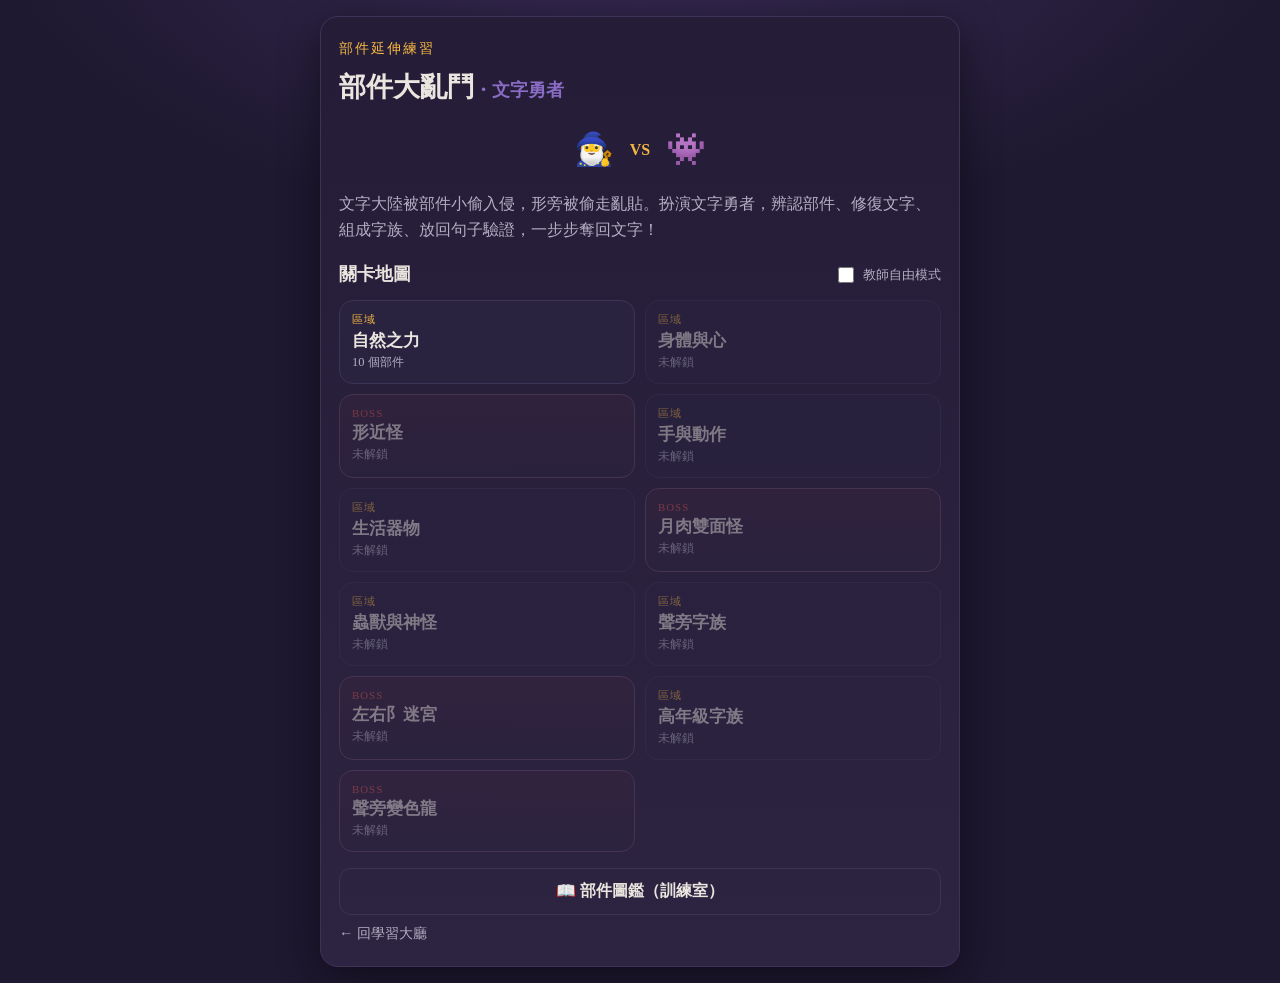
==== battle/index.html @ aa58e33b "Add files via upload" ====
<!DOCTYPE html>
<html lang="zh-Hant">
<head>
  <meta charset="UTF-8">
  <meta name="viewport" content="width=device-width, initial-scale=1.0">
  <title>部件大亂鬥・文字勇者</title>
  <link rel="stylesheet" href="style.css">
</head>
<body>
<main class="b-wrap">

  <!-- 首頁：關卡地圖 -->
  <section id="b-home" class="b-screen active">
    <div class="b-card">
      <p class="b-eyebrow">部件延伸練習</p>
      <h1 class="b-title">部件大亂鬥<span>・文字勇者</span></h1>
      <div class="b-scene-mini"><span>🧙‍♂️</span><span class="b-vs">VS</span><span>👾</span></div>
      <p id="b-intro" class="b-intro"></p>
      <div class="b-map-head">
        <h2 class="b-h2">關卡地圖</h2>
        <label class="b-teacher-toggle"><input type="checkbox" id="b-teacher"> 教師自由模式</label>
      </div>
      <div id="b-nodes" class="b-nodes"></div>
      <button id="b-atlas-btn" class="b-btn b-ghost b-block" type="button">📖 部件圖鑑（訓練室）</button>
      <a class="b-link" href="../hub.html">← 回學習大廳</a>
    </div>
  </section>

  <!-- 一般關卡 -->
  <section id="b-play" class="b-screen">
    <div class="b-card">
      <div class="b-play-head">
        <div><span id="b-play-title" class="b-level-title"></span><small id="b-play-sub" class="b-play-sub"></small></div>
        <button class="b-btn b-mini b-quit" type="button">中止</button>
      </div>
      <div id="b-scene" class="b-scene">
        <div class="b-actor hero"><span class="b-emoji">🧙‍♂️</span></div>
        <p id="b-task-progress" class="b-progress"></p>
        <div class="b-actor villain"><span class="b-emoji">👾</span></div>
      </div>
      <div id="b-task" class="b-task"></div>
    </div>
  </section>

  <!-- Boss 戰 -->
  <section id="b-boss" class="b-screen">
    <div class="b-card b-boss-card">
      <div class="b-play-head">
        <div><span id="b-boss-title" class="b-level-title"></span><small id="b-boss-desc" class="b-play-sub"></small></div>
        <button class="b-btn b-mini b-quit" type="button">中止</button>
      </div>
      <div class="b-boss-scene"><span class="b-boss-emoji">👾</span></div>
      <div class="b-bal"><div id="b-boss-bar-fill" class="b-boss-bar-fill"></div></div>
      <p id="b-boss-bar-text" class="b-bal-text"></p>
      <div id="b-boss-task" class="b-task"></div>
    </div>
  </section>

  <!-- 結算 -->
  <section id="b-result" class="b-screen">
    <div class="b-card b-center">
      <h1 id="b-result-title" class="b-title sm"></h1>
      <p id="b-result-detail" class="b-result-detail"></p>
      <div id="b-result-bars" class="b-result-bars"></div>
      <div id="b-result-note" class="b-result-note"></div>
      <button id="b-next-node" class="b-btn b-primary b-block" type="button">下一關 →</button>
      <button class="b-btn b-ghost b-block b-home-btn" type="button">回關卡地圖</button>
    </div>
  </section>

  <!-- 圖鑑 -->
  <section id="b-atlas" class="b-screen">
    <div class="b-card">
      <p class="b-eyebrow">部件圖鑑・訓練室</p>
      <h2 class="b-h2">部件的本形、變形、意義與例字</h2>
      <div id="b-atlas-content" class="b-atlas"></div>
      <button class="b-btn b-ghost b-block b-home-btn" type="button">← 回首頁</button>
    </div>
  </section>

</main>
<script src="component-data.js"></script>
<script src="question-data.js"></script>
<script src="script.js"></script>
</body>
</html>
---- battle/style.css ----
:root{
  --ink:#eae6df; --dim:#b3aec4; --bg:#1e1830; --bg2:#251d38; --card:#2c2440;
  --line:#3d3357; --gold:#f5b642; --red:#e0574b; --green:#5fce8f; --purple:#8a6cc4;
  --boss:#8a6cc4;
  --font:"標楷體","DFKai-SB","BiauKai","Noto Serif TC",serif;
}
*{box-sizing:border-box}
html,body{margin:0}
body{
  font-family:var(--font); color:var(--ink);
  background:radial-gradient(1200px 600px at 50% -10%,#3a2c58 0%,var(--bg) 55%);
  min-height:100vh; padding:16px; line-height:1.7;
}
.b-wrap{max-width:640px;margin:0 auto}
.b-screen{display:none} .b-screen.active{display:block}
.b-card{
  background:linear-gradient(180deg,var(--bg2),var(--card));
  border:1px solid var(--line); border-radius:18px; padding:20px 18px;
  box-shadow:0 10px 40px rgba(0,0,0,.45);
}
.b-eyebrow{margin:0 0 4px;color:var(--gold);font-size:.85rem;letter-spacing:2px}
.b-title{margin:0 0 12px;font-size:1.7rem;font-weight:800}
.b-title span{color:var(--purple);font-size:1.1rem;display:inline-block}
.b-title.sm{font-size:1.35rem;text-align:center}
.b-h2{font-size:1.1rem;margin:0}
.b-intro{color:var(--dim);font-size:.98rem;margin:0 0 16px}
.b-scene-mini{display:flex;align-items:center;justify-content:center;gap:16px;font-size:2rem;margin:6px 0 14px}
.b-scene-mini .b-vs{font-size:1rem;color:var(--gold);font-weight:800}

/* 關卡地圖 */
.b-map-head{display:flex;align-items:center;justify-content:space-between;gap:8px;margin:6px 0 10px;flex-wrap:wrap}
.b-teacher-toggle{font-size:.82rem;color:var(--dim);display:flex;align-items:center;gap:6px;cursor:pointer}
.b-teacher-toggle input{width:16px;height:16px}
.b-nodes{display:grid;grid-template-columns:repeat(2,1fr);gap:10px;margin-bottom:16px}
.b-node{
  position:relative;text-align:left;border:1px solid var(--line);border-radius:14px;
  background:#2a2340;color:var(--ink);padding:12px 12px;cursor:pointer;
  display:flex;flex-direction:column;gap:2px;min-height:78px;font-family:var(--font);
  transition:transform .1s,border-color .1s;
}
.b-node:hover:not(:disabled){transform:translateY(-2px);border-color:var(--gold)}
.b-node strong{font-size:1.05rem}
.b-node small{color:var(--dim);font-size:.78rem}
.b-node-tag{font-size:.68rem;color:var(--gold);letter-spacing:1px}
.b-node.boss{background:linear-gradient(180deg,#3a2540,#2c2440);border-color:#6b4a6b}
.b-node.boss .b-node-tag{color:var(--red)}
.b-node.locked{opacity:.45;cursor:not-allowed}
.b-node.done{border-color:var(--green)}
.b-node-done{position:absolute;top:8px;right:10px;color:var(--green);font-weight:800}

/* 通用按鈕 */
.b-btn{font-family:var(--font);border:none;border-radius:12px;cursor:pointer;font-size:1rem;padding:12px 16px;font-weight:700}
.b-block{display:block;width:100%;margin-top:10px}
.b-primary{background:var(--gold);color:#2a1e00}
.b-ghost{background:transparent;border:1px solid var(--line);color:var(--ink)}
.b-mini{padding:6px 12px;font-size:.82rem;background:#3a3355;color:var(--ink)}
.b-link{display:inline-block;margin-top:6px;color:var(--dim);text-decoration:none;font-size:.9rem}
.b-link:hover{color:var(--gold)}

/* 關卡進行 */
.b-play-head{display:flex;justify-content:space-between;align-items:flex-start;gap:8px;margin-bottom:10px}
.b-level-title{font-size:1.2rem;font-weight:800;display:block}
.b-play-sub{color:var(--dim);font-size:.82rem;display:block}
.b-scene{display:flex;align-items:center;justify-content:space-between;gap:8px;
  background:#241d38;border:1px solid var(--line);border-radius:14px;padding:10px 14px;margin-bottom:12px}
.b-scene .b-emoji{font-size:2rem}
.b-progress{margin:0;text-align:center;color:var(--dim);font-size:.85rem;flex:1}
.b-scene.win{box-shadow:inset 0 0 0 2px var(--green)}
.b-scene.hit{box-shadow:inset 0 0 0 2px var(--red)}

.b-task{min-height:120px}
.b-q{font-size:1.12rem;margin:4px 0 12px;font-weight:700}
.b-q2{font-size:1.02rem;margin:14px 0 8px;color:var(--gold)}
.b-hint-line{color:var(--dim);font-size:.85rem;margin:-6px 0 10px}
.b-sentence{background:#241d38;border-left:4px solid var(--purple);border-radius:8px;
  padding:10px 14px;font-size:1.1rem;margin:0 0 12px}

.b-options{display:grid;grid-template-columns:1fr 1fr;gap:10px}
.b-options.big .b-opt{font-size:1.5rem;min-height:60px}
.b-opt{font-family:var(--font);border:1px solid var(--line);background:#2f2748;color:var(--ink);
  border-radius:12px;padding:12px;font-size:1rem;cursor:pointer;min-height:52px;transition:transform .08s}
.b-opt:hover:not(:disabled){transform:translateY(-2px);border-color:var(--gold)}
.b-opt:disabled{cursor:default}
.b-opt.ok{background:rgba(95,206,143,.22);border-color:var(--green)}
.b-opt.no{background:rgba(224,87,75,.22);border-color:var(--red)}

.b-fb{margin:12px 0 4px;padding:10px 12px;border-radius:10px;font-size:.95rem}
.b-fb.good{background:rgba(95,206,143,.14);border:1px solid var(--green)}
.b-fb.bad{background:rgba(224,87,75,.14);border:1px solid var(--red)}
.b-stage2,.b-chain{margin-top:6px}

/* Boss */
.b-boss-card{border-color:var(--boss)}
.b-boss-scene{text-align:center;font-size:3.2rem;margin:6px 0 10px;filter:drop-shadow(0 0 14px var(--boss))}
.b-bal{height:16px;background:#241d38;border:1px solid var(--line);border-radius:10px;overflow:hidden}
.b-boss-bar-fill{height:100%;width:0;background:var(--boss);transition:width .4s}
.b-bal-text{margin:6px 0 12px;color:var(--dim);font-size:.85rem;text-align:center}

/* 結算 */
.b-center{text-align:center}
.b-result-detail{color:var(--dim);margin:0 0 14px}
.b-result-bars{margin:0 0 12px}
.b-stat-row{display:flex;align-items:center;gap:8px;margin:8px 0}
.b-stat-name{width:6.2em;text-align:right;font-size:.9rem;flex:none}
.b-stat-track{flex:1;height:14px;background:#241d38;border:1px solid var(--line);border-radius:8px;overflow:hidden}
.b-stat-fill{height:100%;background:linear-gradient(90deg,var(--purple),var(--gold));transition:width .5s}
.b-stat-val{width:3em;font-size:.85rem;color:var(--dim);flex:none}
.b-result-note{font-size:.92rem}
.b-result-note p{margin:4px 0}
.b-good-line{color:var(--green)} .b-weak-line{color:var(--gold)}

/* 圖鑑 */
.b-atlas{display:flex;flex-direction:column;gap:10px;margin:12px 0}
.b-atlas-h{font-size:.95rem;color:var(--gold);margin:12px 0 2px}
.b-atlas-card{display:flex;gap:12px;align-items:flex-start;background:#2a2340;border:1px solid var(--line);border-radius:12px;padding:10px 12px}
.b-atlas-card.locked{opacity:.5}
.b-atlas-comp{font-size:2rem;width:1.6em;text-align:center;flex:none;color:var(--gold)}
.b-atlas-body{display:flex;flex-direction:column;gap:2px;font-size:.86rem}
.b-atlas-body b{font-size:.98rem}
.b-atlas-base{color:var(--purple)}
.b-atlas-note{color:var(--dim)}
.b-atlas-ex{color:var(--ink)}
.b-atlas-star{color:var(--gold)}
.b-atlas-lock{color:var(--dim)}

@media(max-width:400px){
  body{padding:10px}
  .b-card{padding:16px 12px}
  .b-title{font-size:1.4rem}
  .b-nodes{gap:8px}
  .b-options.big .b-opt{font-size:1.3rem}
  .b-stat-name{width:5em}
}
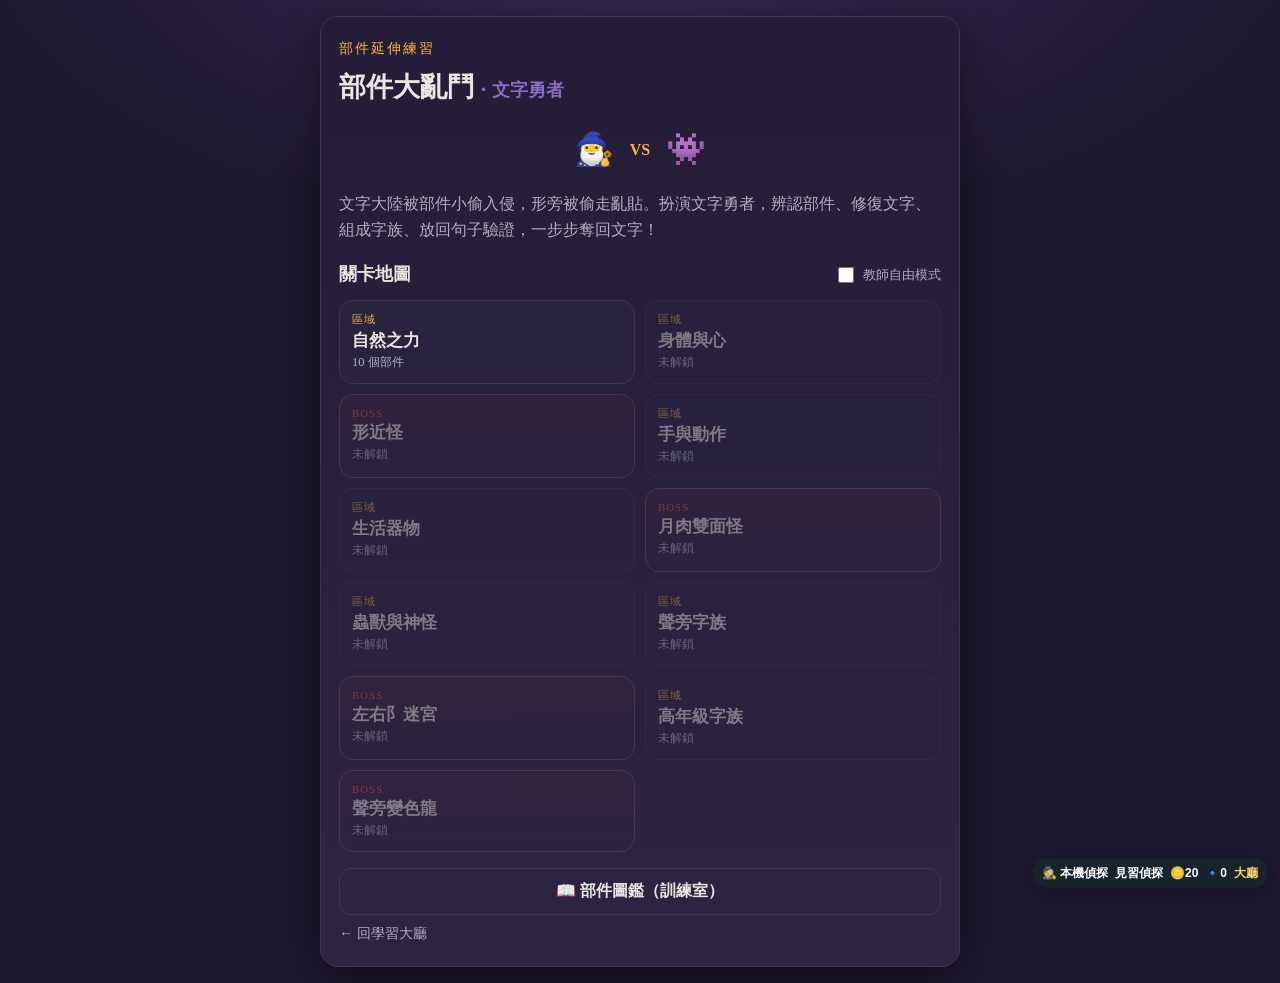
==== commit 9b739dd3: "Add files via upload" ====
--- a/battle/index.html
+++ b/battle/index.html
@@ -22,7 +22,7 @@
       </div>
       <div id="b-nodes" class="b-nodes"></div>
       <button id="b-atlas-btn" class="b-btn b-ghost b-block" type="button">📖 部件圖鑑（訓練室）</button>
-      <a class="b-link" href="../hub.html">← 回學習大廳</a>
+      <a class="b-link" href="../index.html">← 回學習大廳</a>
     </div>
   </section>
 
@@ -38,6 +38,7 @@
         <p id="b-task-progress" class="b-progress"></p>
         <div class="b-actor villain"><span class="b-emoji">👾</span></div>
       </div>
+      <div id="b-skills" class="b-skills"></div>
       <div id="b-task" class="b-task"></div>
     </div>
   </section>
@@ -79,6 +80,7 @@
   </section>
 
 </main>
+<script src="../detective-system.js"></script>
 <script src="component-data.js"></script>
 <script src="question-data.js"></script>
 <script src="script.js"></script>
--- a/battle/style.css
+++ b/battle/style.css
@@ -89,6 +89,29 @@
 .b-fb.bad{background:rgba(224,87,75,.14);border:1px solid var(--red)}
 .b-stage2,.b-chain{margin-top:6px}
 
+/* 技能卡 */
+.b-skills{display:flex;flex-wrap:wrap;align-items:center;gap:8px;margin-bottom:12px}
+.b-skill-lead{font-size:.78rem;color:var(--dim)}
+.b-skill-empty{font-size:.78rem;color:var(--dim);opacity:.7}
+.b-skill{display:flex;align-items:center;gap:6px;font-family:var(--font);
+  background:#332a4d;border:1px solid var(--purple);color:var(--ink);
+  border-radius:20px;padding:6px 12px 6px 8px;cursor:pointer;min-height:40px}
+.b-skill:hover{border-color:var(--gold)}
+.b-skill-comp{display:inline-flex;align-items:center;justify-content:center;
+  width:26px;height:26px;border-radius:50%;background:var(--purple);color:#fff;font-size:1rem}
+.b-skill-name{font-size:.85rem;font-weight:700}
+.b-opt.washed{opacity:.3;text-decoration:line-through}
+
+/* 冒牌字：點字 */
+.b-charpick{display:flex;flex-wrap:wrap;gap:6px;align-items:center;
+  background:#241d38;border-left:4px solid var(--purple);border-radius:8px;padding:12px 14px;margin:0 0 12px}
+.b-char{font-family:var(--font);font-size:1.5rem;line-height:1;min-width:44px;min-height:48px;
+  border:1px solid var(--line);background:#2f2748;color:var(--ink);border-radius:10px;cursor:pointer}
+.b-char:hover:not(:disabled){border-color:var(--gold)}
+.b-char.found{background:rgba(95,206,143,.28);border-color:var(--green)}
+.b-char.miss{background:rgba(224,87,75,.22);border-color:var(--red)}
+.b-punct{font-size:1.3rem;color:var(--dim);padding:0 2px}
+
 /* Boss */
 .b-boss-card{border-color:var(--boss)}
 .b-boss-scene{text-align:center;font-size:3.2rem;margin:6px 0 10px;filter:drop-shadow(0 0 14px var(--boss))}
